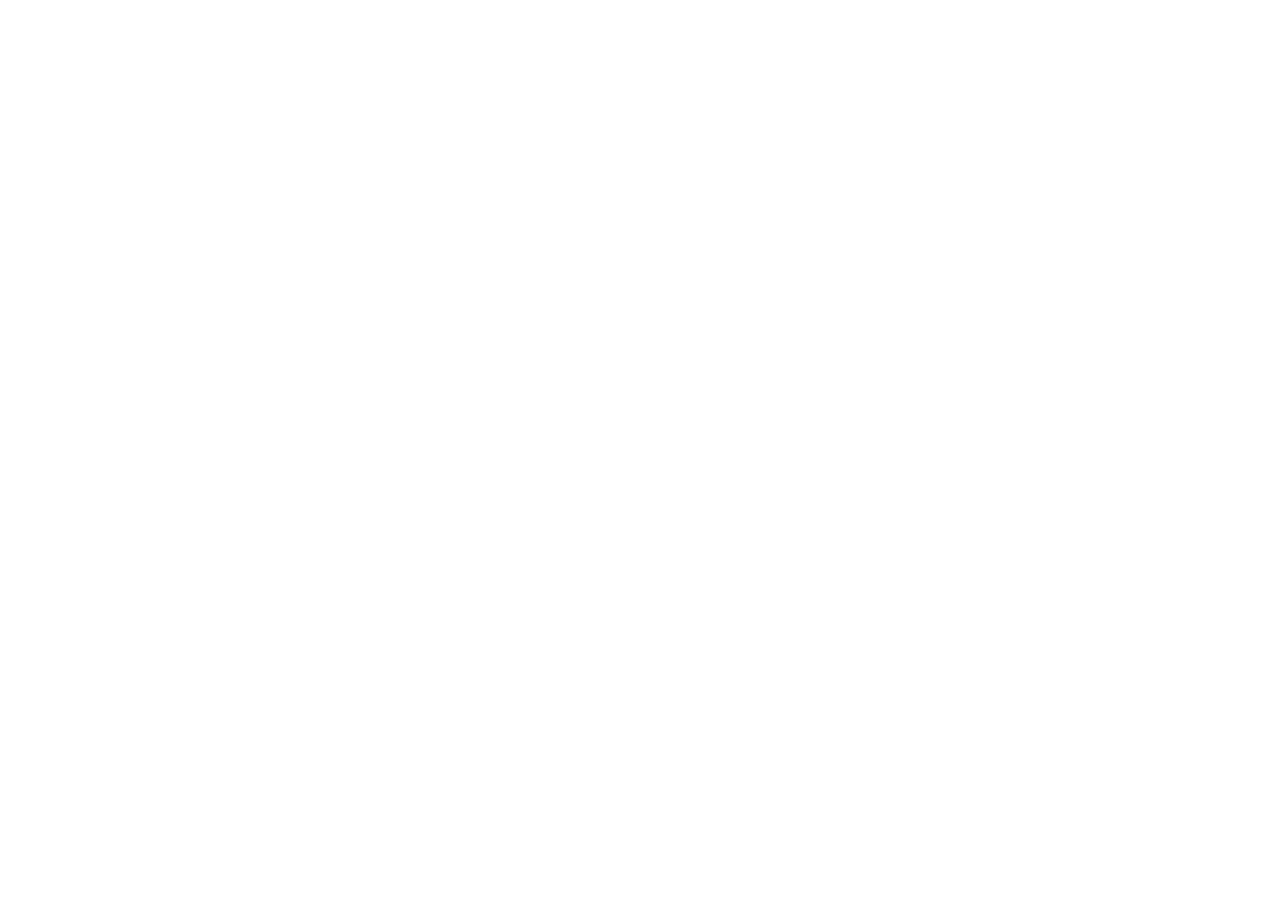
==== contact.html @ 33198cbb "commit 1" ====
<!DOCTYPE html>
<html lang="fr" data-theme="light">

<head>
    <meta charset="UTF-8">
    <meta name="viewport" content="width=device-width, initial-scale=1.0">

    <title>AfriConnect Summit 2026</title>

    <!-- Google Fonts -->
    <link
        href="https://fonts.googleapis.com/css2?family=Space+Grotesk:wght@400;500;600;700&family=Inter:wght@300;400;500;600&display=swap"
        rel="stylesheet">

    <!-- Bootstrap Icons -->
    <link rel="stylesheet"
        href="https://cdn.jsdelivr.net/npm/bootstrap-icons@1.11.3/font/bootstrap-icons.min.css">

    <!-- CSS -->
    <link rel="stylesheet" href="css/style.css">
</head>

<body>

    <script src="js/script.js"></script>

</body>

</html>
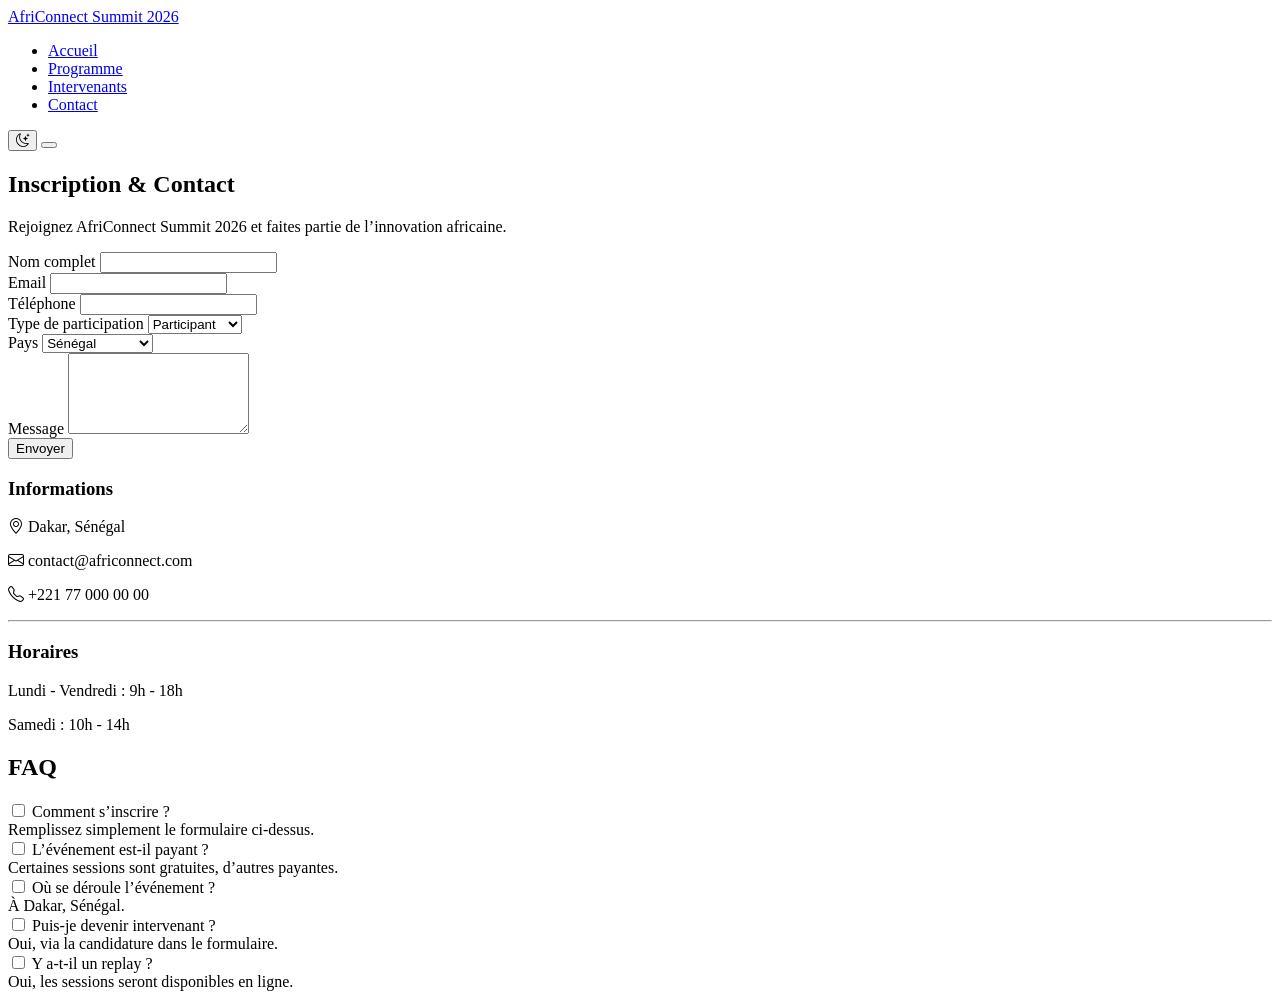
==== commit d345aa12: "commit 2" ====
--- a/contact.html
+++ b/contact.html
@@ -8,9 +8,7 @@
     <title>AfriConnect Summit 2026</title>
 
     <!-- Google Fonts -->
-    <link
-        href="https://fonts.googleapis.com/css2?family=Space+Grotesk:wght@400;500;600;700&family=Inter:wght@300;400;500;600&display=swap"
-        rel="stylesheet">
+    <link href="https://fonts.googleapis.com/css2?family=Space+Grotesk:wght@400;500;600;700&family=Inter:wght@300;400;500;600&display=swap" rel="stylesheet">
 
     <!-- Bootstrap Icons -->
     <link rel="stylesheet"
@@ -22,6 +20,259 @@
 
 <body>
 
+    <!-- ================= NAVBAR ================= -->
+
+    <header>
+
+        <nav class="navbar">
+
+            <a href="index.html" class="logo">
+                AfriConnect Summit 2026
+            </a>
+
+            <ul class="nav-links">
+
+                <li><a href="index.html">Accueil</a></li>
+                <li><a href="programme.html">Programme</a></li>
+                <li><a href="intervenants.html">Intervenants</a></li>
+                <li><a href="contact.html" class="active">Contact</a></li>
+
+            </ul>
+
+            <div class="nav-actions">
+
+                <button id="theme-toggle" class="theme-btn">
+                    <i class="bi bi-moon-stars"></i>
+                </button>
+
+                <button class="hamburger">
+                    <span></span>
+                    <span></span>
+                    <span></span>
+                </button>
+
+            </div>
+
+        </nav>
+
+    </header>
+
+    <main>
+
+        <!-- ================= HERO ================= -->
+
+        <section class="page-hero">
+
+            <div class="container">
+
+
+                <h1>Inscription & Contact</h1>
+
+                <p>
+                    Rejoignez AfriConnect Summit 2026 et faites partie
+                    de l’innovation africaine.
+                </p>
+
+            </div>
+
+        </section>
+
+        <!-- ================= FORMULAIRE ================= -->
+
+        <section class="section-padding">
+
+            <div class="container form-container">
+
+                <!-- FORM -->
+                <form id="contactForm">
+
+                    <div class="form-grid">
+
+                        <div class="form-left">
+
+                            <div class="form-group">
+
+                                <label>Nom complet</label>
+
+                                <input type="text" id="name" required>
+
+                                <small class="error"></small>
+
+                            </div>
+
+                            <div class="form-group">
+
+                                <label>Email</label>
+
+                                <input type="email" id="email" required>
+
+                                <small class="error"></small>
+
+                            </div>
+
+                            <div class="form-group">
+
+                                <label>Téléphone</label>
+
+                                <input type="tel" id="phone" required>
+
+                                <small class="error"></small>
+
+                            </div>
+
+                            <div class="form-group">
+
+                                <label>Type de participation</label>
+
+                                <select id="type">
+
+                                    <option>Participant</option>
+                                    <option>Intervenant</option>
+                                    <option>Startup</option>
+                                    <option>Investisseur</option>
+
+                                </select>
+
+                            </div>
+
+                            <div class="form-group">
+
+                                <label>Pays</label>
+
+                                <select id="country">
+
+                                    <option>Sénégal</option>
+                                    <option>Ghana</option>
+                                    <option>Nigeria</option>
+                                    <option>Kenya</option>
+                                    <option>Côte d'Ivoire</option>
+                                    <option>RDC</option>
+                                    <option>Maroc</option>
+                                    <option>Tunisie</option>
+                                    <option>Algérie</option>
+                                    <option>Afrique du Sud</option>
+
+                                </select>
+
+                            </div>
+
+                            <div class="form-group">
+
+                                <label>Message</label>
+
+                                <textarea id="message" rows="5"></textarea>
+
+                                <small class="error"></small>
+
+                            </div>
+
+                            <button type="submit" class="btn btn-primary">
+                                Envoyer
+                            </button>
+
+                            <p id="successMsg"></p>
+
+                        </div>
+
+                        <!-- INFO -->
+                        <div class="form-right">
+
+                            <h3>Informations</h3>
+
+                            <p><i class="bi bi-geo-alt"></i> Dakar, Sénégal</p>
+
+                            <p><i class="bi bi-envelope"></i> contact@africonnect.com</p>
+
+                            <p><i class="bi bi-telephone"></i> +221 77 000 00 00</p>
+
+                            <hr>
+
+                            <h3>Horaires</h3>
+
+                            <p>Lundi - Vendredi : 9h - 18h</p>
+
+                            <p>Samedi : 10h - 14h</p>
+
+                        </div>
+
+                    </div>
+
+                </form>
+
+            </div>
+
+        </section>
+
+        <!-- ================= FAQ (CSS ONLY) ================= -->
+
+        <section class="section-padding faq">
+
+            <div class="container">
+
+                <h2>FAQ</h2>
+
+                <div class="faq-item">
+
+                    <input type="checkbox" id="q1">
+                    <label for="q1">Comment s’inscrire ?</label>
+                    <div class="faq-content">
+                        Remplissez simplement le formulaire ci-dessus.
+                    </div>
+
+                </div>
+
+                <div class="faq-item">
+
+                    <input type="checkbox" id="q2">
+                    <label for="q2">L’événement est-il payant ?</label>
+                    <div class="faq-content">
+                        Certaines sessions sont gratuites, d’autres payantes.
+                    </div>
+
+                </div>
+
+                <div class="faq-item">
+
+                    <input type="checkbox" id="q3">
+                    <label for="q3">Où se déroule l’événement ?</label>
+                    <div class="faq-content">
+                        À Dakar, Sénégal.
+                    </div>
+
+                </div>
+
+                <div class="faq-item">
+
+                    <input type="checkbox" id="q4">
+                    <label for="q4">Puis-je devenir intervenant ?</label>
+                    <div class="faq-content">
+                        Oui, via la candidature dans le formulaire.
+                    </div>
+
+                </div>
+
+                <div class="faq-item">
+
+                    <input type="checkbox" id="q5">
+                    <label for="q5">Y a-t-il un replay ?</label>
+                    <div class="faq-content">
+                        Oui, les sessions seront disponibles en ligne.
+                    </div>
+
+                </div>
+
+            </div>
+
+        </section>
+
+        <!-- ================= MAP ================= -->
+
+       
+
+   
+
+    <!-- ================= JS ================= -->
+
     <script src="js/script.js"></script>
 
 </body>
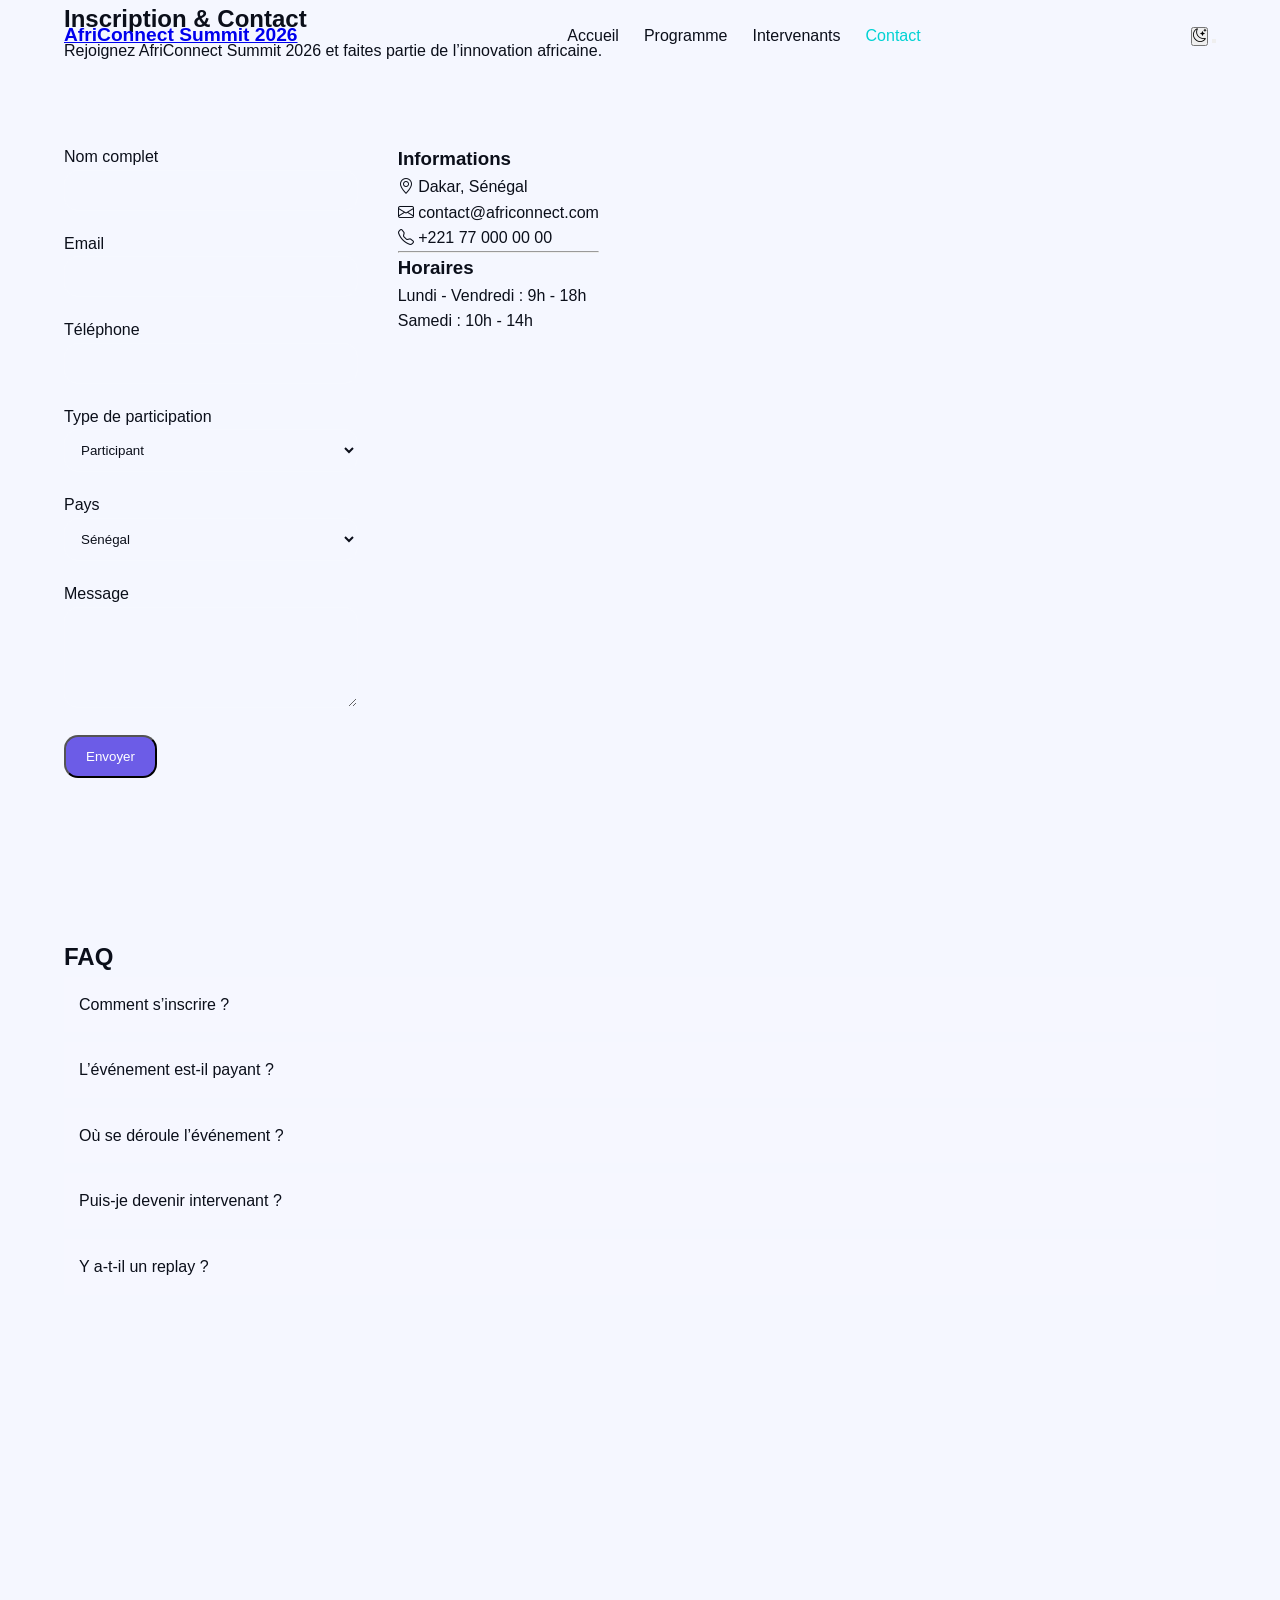
==== commit b721a6c5: "commit 3" ====
--- a/contact.html
+++ b/contact.html
@@ -267,7 +267,18 @@
 
         <!-- ================= MAP ================= -->
 
-       
+        <section class="map">
+
+            <iframe
+                src="https://www.google.com/maps?q=Dakar&output=embed"
+                width="100%"
+                height="350"
+                style="border:0;"
+                allowfullscreen=""
+                loading="lazy">
+            </iframe>
+
+        </section>
 
    
 
--- a/css/style.css
+++ b/css/style.css
@@ -0,0 +1,345 @@
+/* =========================
+   ROOT VARIABLES (THEME)
+========================= */
+
+:root {
+    --bg: #f5f7ff;;
+    --bg-light: #0b0f1a;
+    --text: #0b0f1a;
+    --text-dark: #0b0f1a;
+
+    --primary: #6c5ce7;
+    --secondary: #00d2d3;
+    --accent: #ffb142;
+
+    --card: rgba(255, 255, 255, 0.05);
+    --border: rgba(255, 255, 255, 0.1);
+
+    --radius: 14px;
+    --shadow: 0 10px 30px rgba(0, 0, 0, 0.3);
+
+    --font-title: "Space Grotesk", sans-serif;
+    --font-body: "Inter", sans-serif;
+}
+
+/* compte a rebour */
+.time-box{
+    background: var(--card);
+    border-radius: var(--radius);
+    overflow: hidden;
+    transition: 0.3s; 
+    background-color: #0b0f1a;        
+     
+
+}
+
+
+
+
+
+
+/* =========================
+   RESET
+========================= */
+
+* {
+    margin: 0;
+    padding: 0;
+    box-sizing: border-box;
+}
+
+body {
+    font-family: var(--font-body);
+    background: var(--bg);
+    color: var(--text);
+    line-height: 1.6;
+    transition: 0.3s ease;
+   
+}
+
+/* =========================
+   GLOBAL
+========================= */
+
+.container {
+    width: 90%;
+    max-width: 1200px;
+    margin: auto;
+}
+
+.section-padding {
+    padding: 80px 0;
+}
+
+.section-title {
+    text-align: center;
+    margin-bottom: 50px;
+}
+
+.section-title h2 {
+    font-family: var(--font-title);
+    font-size: 2.5rem;
+}
+
+/* =========================
+   NAVBAR
+========================= */
+
+.navbar {
+    position: fixed;
+    top: 0;
+    width: 100%;
+    display: flex;
+    justify-content: space-between;
+    align-items: center;
+    padding: 20px 5%;
+    background: transparent;
+    transition: 0.3s;
+    z-index: 1000;
+}
+
+.navbar.scrolled {
+    background: var(--bg);
+    box-shadow: var(--shadow);
+}
+
+.logo {
+    font-family: var(--font-title);
+    font-weight: 700;
+    font-size: 1.2rem;
+}
+
+.nav-links {
+    display: flex;
+    gap: 25px;
+    list-style: none;
+}
+
+.nav-links a {
+    color: var(--text);
+    text-decoration: none;
+    transition: 0.3s;
+}
+
+.nav-links a:hover,
+.nav-links a.active {
+    color: var(--secondary);
+}
+
+/* =========================
+   HERO
+========================= */
+
+.hero {
+    min-height: 100vh;
+    display: flex;
+    flex-direction: column;
+    justify-content: center;
+    align-items: center;
+    text-align: center;
+    padding: 100px 20px;
+
+    background:
+        linear-gradient(rgba(0,0,0,0.55), rgba(0,0,0,0.55)),
+        url("../images/index2.png");
+
+    background-size: cover;
+    background-position: center;
+    background-repeat: no-repeat;
+
+    color: white;
+}
+
+/* =========================
+   BUTTONS
+========================= */
+
+.btn {
+    padding: 12px 20px;
+    border-radius: var(--radius);
+    text-decoration: none;
+    transition: 0.3s;
+    display: inline-block;
+}
+
+.btn-primary {
+    background: var(--primary);
+    color: white;
+}
+
+.btn-primary:hover {
+    transform: translateY(-3px);
+}
+
+.btn-secondary {
+    border: 1px solid var(--border);
+}
+
+/* =========================
+   STATS (GRID)
+========================= */
+
+.stats-grid {
+    display: grid;
+    grid-template-columns: repeat(4, 1fr);
+    gap: 20px;
+}
+
+.stat-card {
+    background: var(--card);
+    padding: 30px;
+    text-align: center;
+    border-radius: var(--radius);
+    transition: 0.3s;
+}
+
+.stat-card:hover {
+    transform: translateY(-5px);
+}
+
+/* =========================
+   WHY (FLEXBOX)
+========================= */
+
+.why-container {
+    display: flex;
+    gap: 20px;
+    justify-content: space-between;
+}
+
+.why-card {
+    flex: 1;
+    padding: 20px;
+    background: var(--card);
+    border-radius: var(--radius);
+}
+
+/* =========================
+   SPEAKERS GRID
+========================= */
+
+.speakers-grid {
+    display: grid;
+    grid-template-columns: repeat(4, 1fr);
+    gap: 20px;
+}
+
+.speaker-card {
+    background: var(--card);
+    border-radius: var(--radius);
+    overflow: hidden;
+    transition: 0.3s;
+}
+
+.speaker-card:hover {
+    transform: translateY(-8px);
+}
+
+.speaker-card img {
+    width: 100%;
+    height: 220px;
+    object-fit: cover;
+}
+
+/* =========================
+   SPONSORS
+========================= */
+
+.sponsor-row {
+    display: flex;
+    justify-content: center;
+    gap: 15px;
+    margin-bottom: 20px;
+}
+
+.sponsor {
+    padding: 15px 25px;
+    background: var(--card);
+    border-radius: var(--radius);
+}
+
+
+
+/* =========================
+   FORM
+========================= */
+
+.form-container {
+    display: flex;
+    gap: 40px;
+}
+
+.form-grid {
+    display: flex;
+    gap: 40px;
+}
+
+.form-group {
+    margin-bottom: 20px;
+}
+
+input, select, textarea {
+    width: 100%;
+    padding: 12px;
+    border-radius: var(--radius);
+    border: 1px solid var(--border);
+    background: transparent;
+    color: var(--text);
+}
+
+/* =========================
+   FAQ (CSS ONLY)
+========================= */
+
+.faq-item {
+    margin-bottom: 10px;
+}
+
+.faq-item input {
+    display: none;
+}
+
+.faq-item label {
+    display: block;
+    padding: 15px;
+    background: var(--card);
+    cursor: pointer;
+}
+
+.faq-content {
+    max-height: 0;
+    overflow: hidden;
+    transition: 0.3s;
+    padding: 0 15px;
+}
+
+.faq-item input:checked ~ .faq-content {
+    max-height: 200px;
+    padding: 15px;
+}
+
+/* =========================
+   MAP
+========================= */
+
+.map iframe {
+    width: 100%;
+}
+
+
+
+/* =========================
+   ANIMATIONS
+========================= */
+
+.reveal {
+    opacity: 0;
+    transform: translateY(40px);
+    transition: 0.6s ease;
+}
+
+.reveal.active {
+    opacity: 1;
+    transform: translateY(0);
+}
+
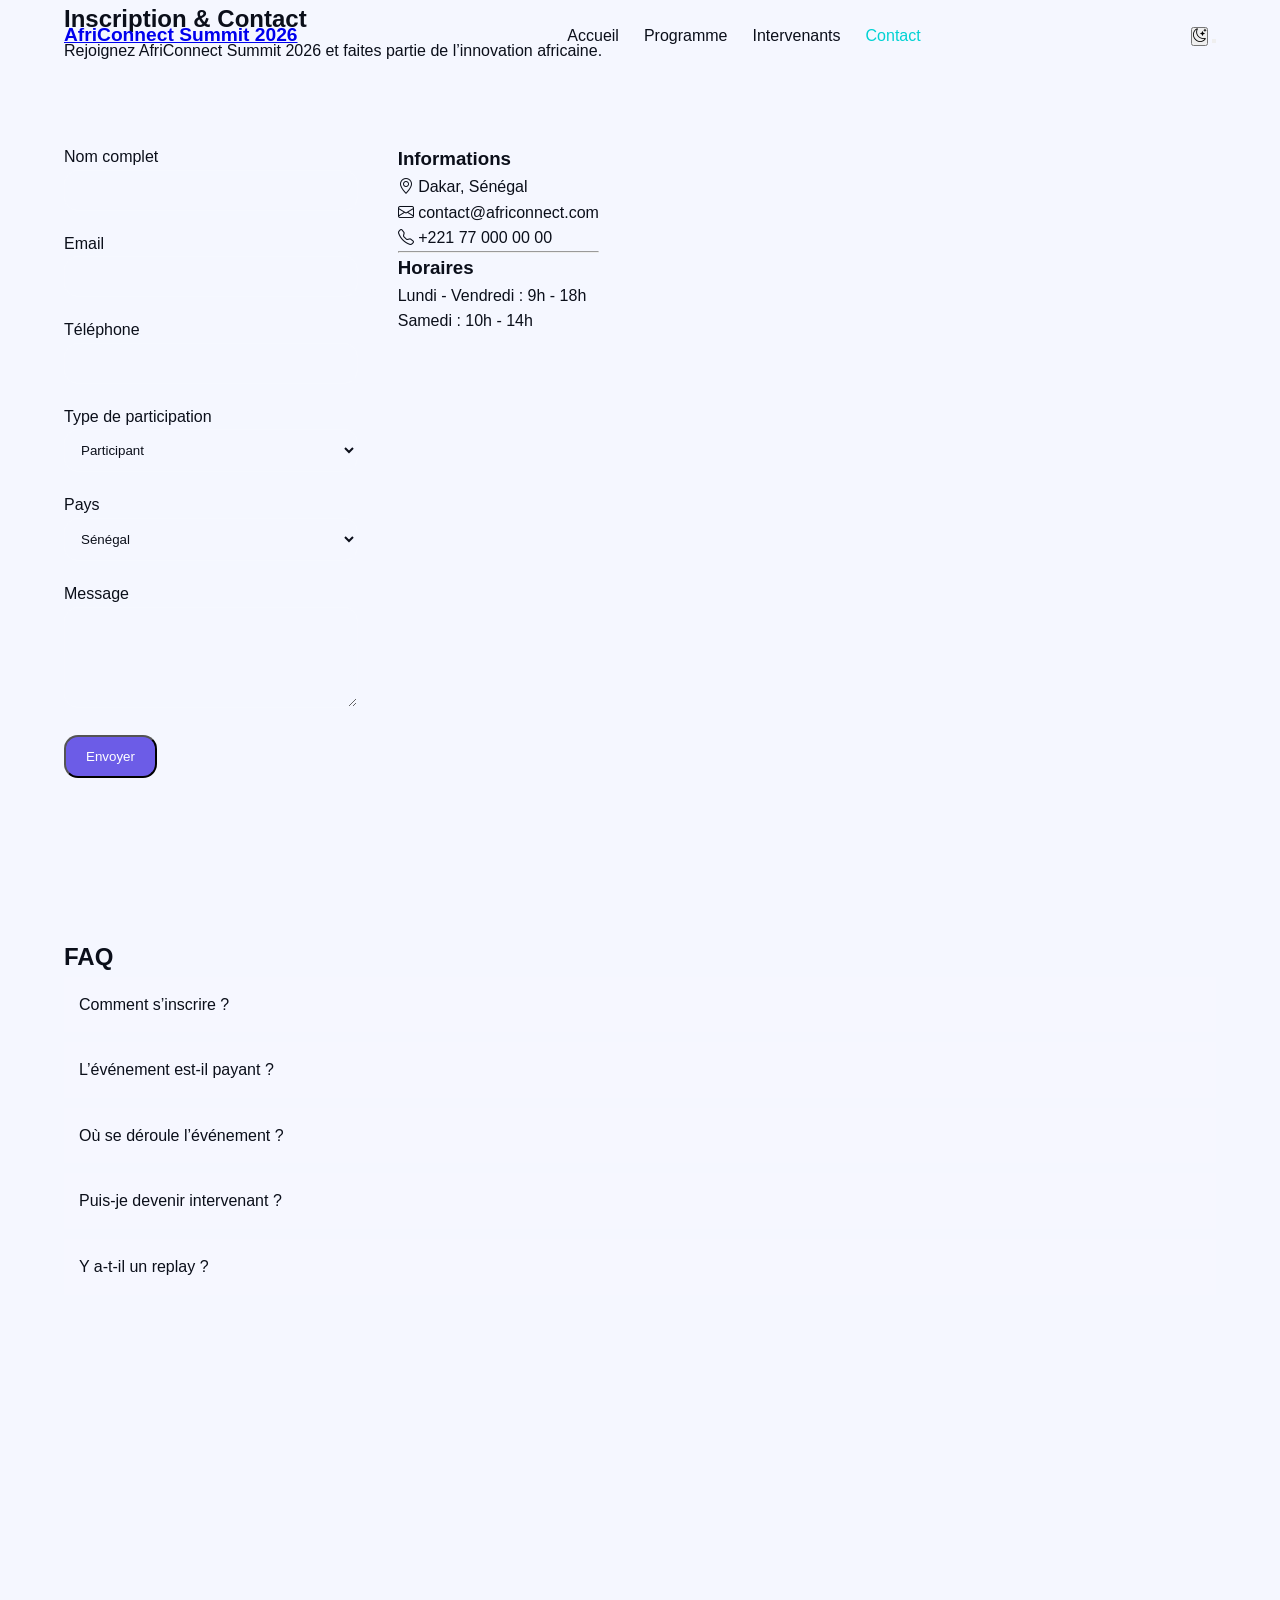
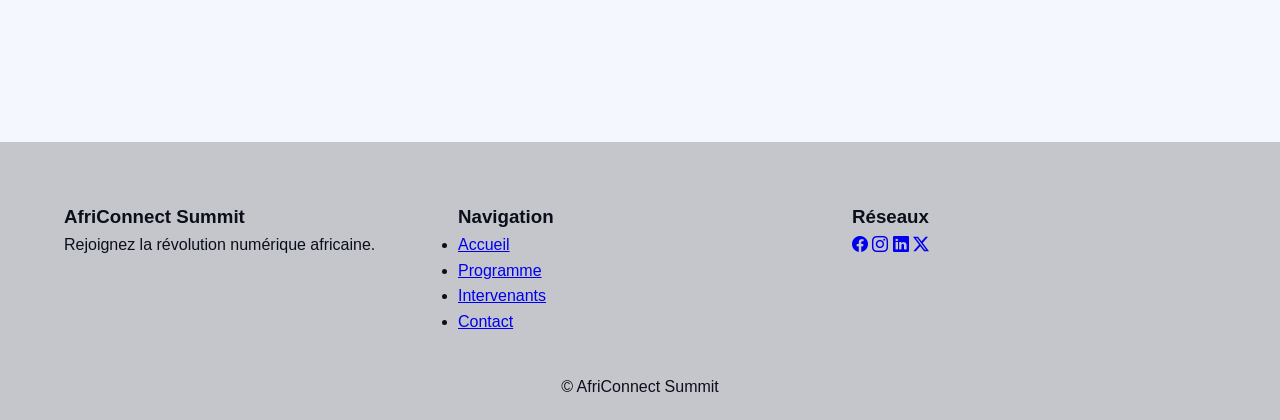
==== commit bfb0bf23: "commit 4" ====
--- a/contact.html
+++ b/contact.html
@@ -280,7 +280,67 @@
 
         </section>
 
-   
+        <!-- ================= FOOTER ================= -->
+
+        <footer>
+
+            <div class="container footer-container">
+
+                <div class="footer-column">
+
+                    <h3>AfriConnect Summit</h3>
+
+                    <p>
+                        Rejoignez la révolution numérique africaine.
+                    </p>
+
+                </div>
+
+                <div class="footer-column">
+
+                    <h3>Navigation</h3>
+
+                    <ul>
+                        <li><a href="index.html">Accueil</a></li>
+                        <li><a href="programme.html">Programme</a></li>
+                        <li><a href="intervenants.html">Intervenants</a></li>
+                        <li><a href="contact.html">Contact</a></li>
+                    </ul>
+
+                </div>
+
+                <div class="footer-column">
+
+                    <h3>Réseaux</h3>
+
+                    <div class="social-links">
+
+                        <a href="#"><i class="bi bi-facebook"></i></a>
+                        <a href="#"><i class="bi bi-instagram"></i></a>
+                        <a href="#"><i class="bi bi-linkedin"></i></a>
+                        <a href="#"><i class="bi bi-twitter-x"></i></a>
+
+                    </div>
+
+                </div>
+
+            </div>
+
+            <div class="footer-bottom">
+
+                <p>© <span id="year"></span> AfriConnect Summit</p>
+
+            </div>
+
+        </footer>
+
+    </main>
+
+    <!-- ================= BOUTON RETOUR HAUT ================= -->
+
+    <button id="backToTop">
+        <i class="bi bi-arrow-up"></i>
+    </button>
 
     <!-- ================= JS ================= -->
 
--- a/css/style.css
+++ b/css/style.css
@@ -21,6 +21,7 @@
     --font-title: "Space Grotesk", sans-serif;
     --font-body: "Inter", sans-serif;
 }
+
 
 /* compte a rebour */
 .time-box{
@@ -258,7 +259,29 @@
     border-radius: var(--radius);
 }
 
-
+/* =========================
+   FOOTER
+========================= */
+
+footer {
+    padding: 60px 0 20px;
+    background: rgba(0, 0, 0, 0.2);
+}
+
+.footer-container {
+    display: flex;
+    justify-content: space-between;
+    gap: 30px;
+}
+
+.footer-column {
+    flex: 1;
+}
+
+.footer-bottom {
+    text-align: center;
+    margin-top: 40px;
+}
 
 /* =========================
    FORM
@@ -326,7 +349,22 @@
     width: 100%;
 }
 
-
+/* =========================
+   BACK TO TOP
+========================= */
+
+#backToTop {
+    position: fixed;
+    bottom: 20px;
+    right: 20px;
+    padding: 12px;
+    border-radius: 50%;
+    border: none;
+    background: var(--primary);
+    color: white;
+    cursor: pointer;
+    display: none;
+}
 
 /* =========================
    ANIMATIONS
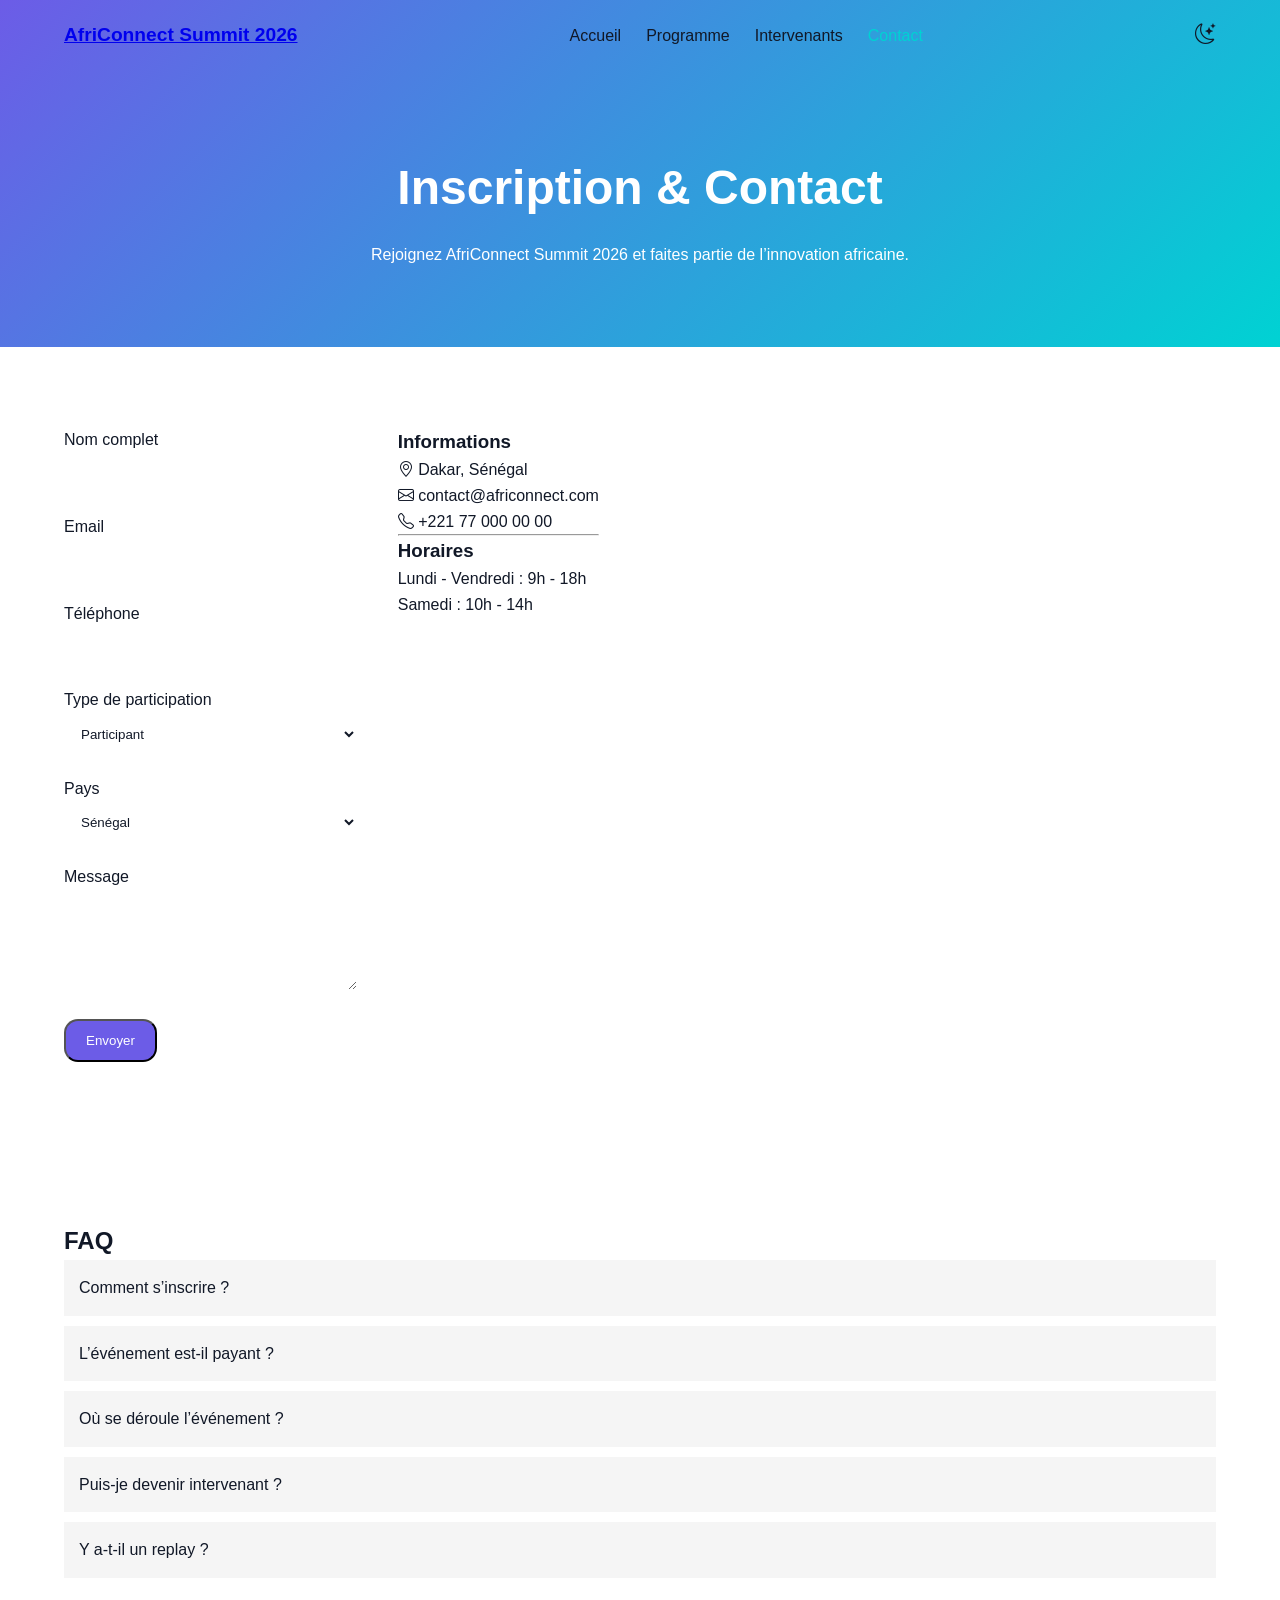
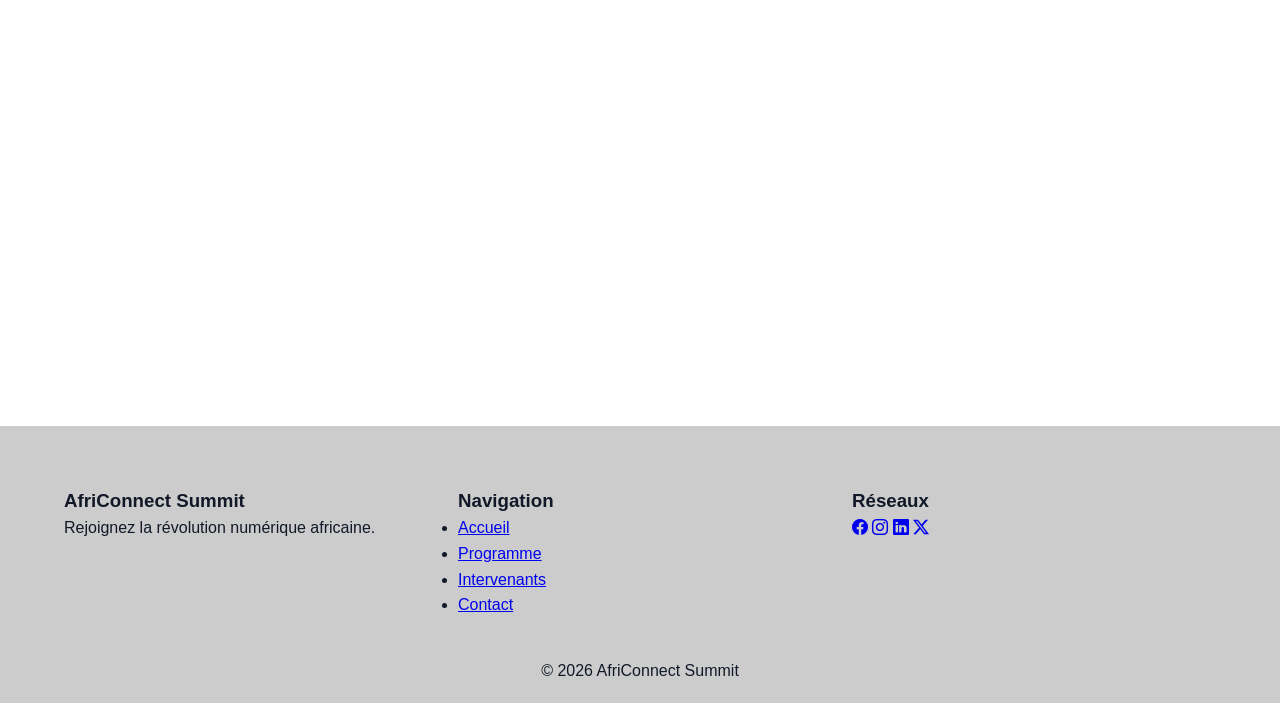
==== commit e3663021: "commit 6" ====
--- a/contact.html
+++ b/contact.html
@@ -344,7 +344,7 @@
 
     <!-- ================= JS ================= -->
 
-    <script src="js/script.js"></script>
+    <script src="js/main.js"></script>
 
 </body>
 
--- a/css/style.css
+++ b/css/style.css
@@ -32,6 +32,31 @@
     background-color: #0b0f1a;        
      
 
+}
+
+:root{
+    --bg:#ffffff;
+    --text:#111827;
+    --card:#f5f5f5;
+}
+
+[data-theme="dark"]{
+    --bg:#121212;
+    --text:#ffffff;
+    --card:#1e1e1e;
+}
+
+body{
+    background:var(--bg);
+    color:var(--text);
+    transition:.3s;
+}
+
+.speaker-card,
+.navbar,
+footer{
+    background:var(--card);
+    transition:.3s;
 }
 
 
@@ -381,3 +406,195 @@
     transform: translateY(0);
 }
 
+/* =========================
+   RESPONSIVE
+========================= */
+
+@media (max-width: 1024px) {
+
+    .stats-grid {
+        grid-template-columns: repeat(2, 1fr);
+    }
+
+    .speakers-grid {
+        grid-template-columns: repeat(2, 1fr);
+    }
+
+    .why-container {
+        flex-direction: column;
+    }
+
+    .footer-container {
+        flex-direction: column;
+    }
+}
+
+@media (max-width: 600px) {
+
+    .hero h1 {
+        font-size: 2rem;
+    }
+
+    .speakers-grid {
+        grid-template-columns: 1fr;
+    }
+
+    .stats-grid {
+        grid-template-columns: 1fr;
+    }
+
+    .form-grid {
+        flex-direction: column;
+    }
+
+    .nav-links {
+        display: none;
+    }
+}
+.page-hero{
+    padding:150px 0 80px;
+    text-align:center;
+    background:linear-gradient(135deg,var(--primary),var(--secondary));
+    color:#fff;
+}
+
+.page-hero h1{
+    font-size:3rem;
+    margin-bottom:15px;
+    font-family:var(--font-title);
+}
+
+.page-hero p{
+    max-width:700px;
+    margin:auto;
+}
+.filters{
+    display:flex;
+    justify-content:center;
+    flex-wrap:wrap;
+    gap:15px;
+    margin-bottom:50px;
+}
+
+.filter-btn{
+    padding:10px 22px;
+    border:none;
+    border-radius:30px;
+    cursor:pointer;
+    background:var(--card);
+    color:var(--text);
+    transition:.3s;
+}
+
+.filter-btn:hover,
+.filter-btn.active{
+    background:var(--primary);
+    color:#fff;
+}
+.speaker-card{
+    background:var(--card);
+    border-radius:var(--radius);
+    overflow:hidden;
+    text-align:center;
+    box-shadow:var(--shadow);
+    transition:.35s;
+}
+
+.speaker-card:hover{
+    transform:translateY(-10px);
+}
+
+.speaker-card img{
+    width:100%;
+    height:260px;
+    object-fit:cover;
+}
+
+.speaker-card h3{
+    margin:18px 0 8px;
+    font-family:var(--font-title);
+}
+
+.speaker-card p{
+    color:var(--primary);
+    font-weight:600;
+}
+
+.speaker-card span{
+    display:block;
+    margin:10px 0 20px;
+    opacity:.7;
+}
+.breadcrumb{
+    margin-bottom:20px;
+}
+
+.breadcrumb a{
+    color:#fff;
+    text-decoration:none;
+}
+
+.breadcrumb span{
+    opacity:.8;
+}
+.theme-btn{
+    border:none;
+    background:none;
+    color:var(--text);
+    font-size:1.3rem;
+    cursor:pointer;
+}
+.hamburger{
+    display:none;
+    flex-direction:column;
+    gap:5px;
+    background:none;
+    border:none;
+    cursor:pointer;
+}
+
+.hamburger span{
+    width:25px;
+    height:3px;
+    background:var(--text);
+}
+
+@media(max-width:768px){
+
+    .hamburger{
+        display:flex;
+    }
+
+    .nav-links{
+        display:none;
+        position:absolute;
+        top:80px;
+        left:0;
+        width:100%;
+        background:var(--bg);
+        flex-direction:column;
+        text-align:center;
+        padding:20px;
+    }
+
+    .nav-links.active{
+        display:flex;
+    }
+}
+.speaker-card{
+    animation:fadeUp .8s ease;
+}
+
+@keyframes fadeUp{
+
+    from{
+        opacity:0;
+        transform:translateY(40px);
+    }
+
+    to{
+        opacity:1;
+        transform:translateY(0);
+    }
+
+}
